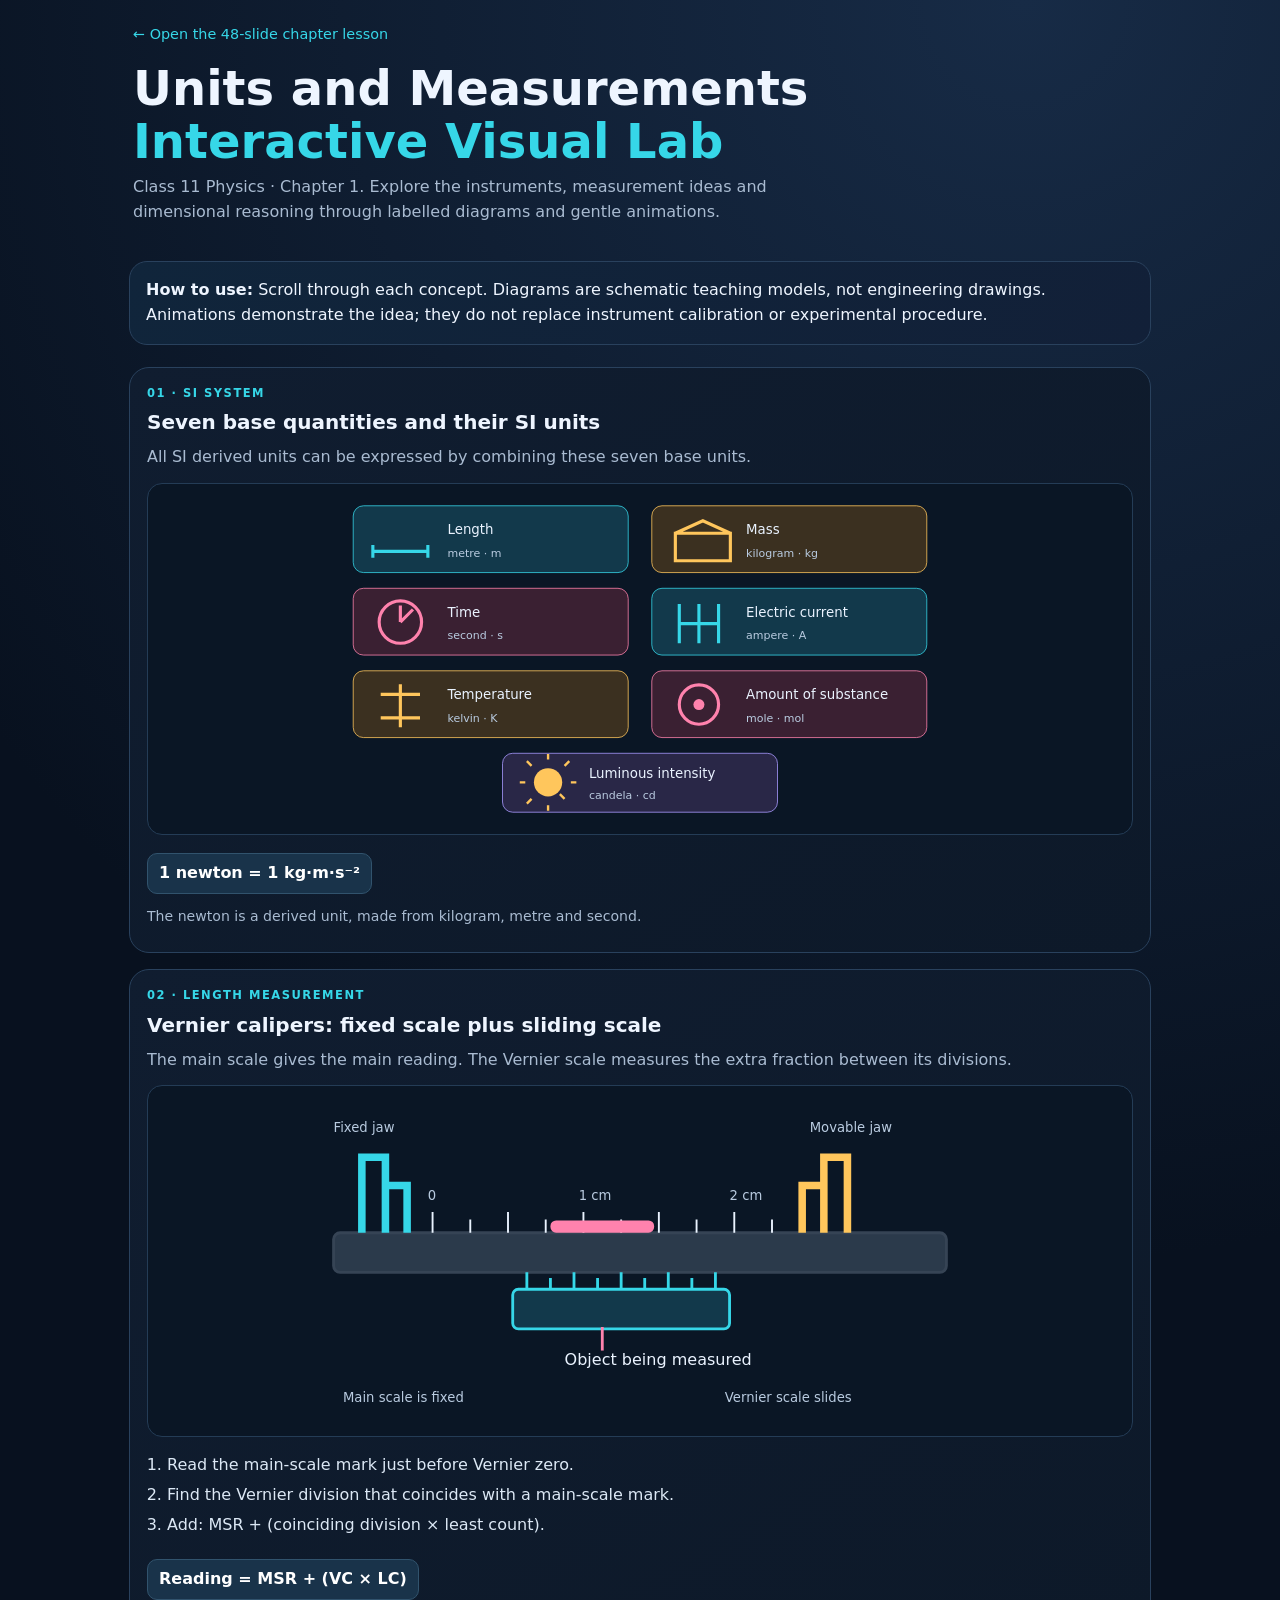
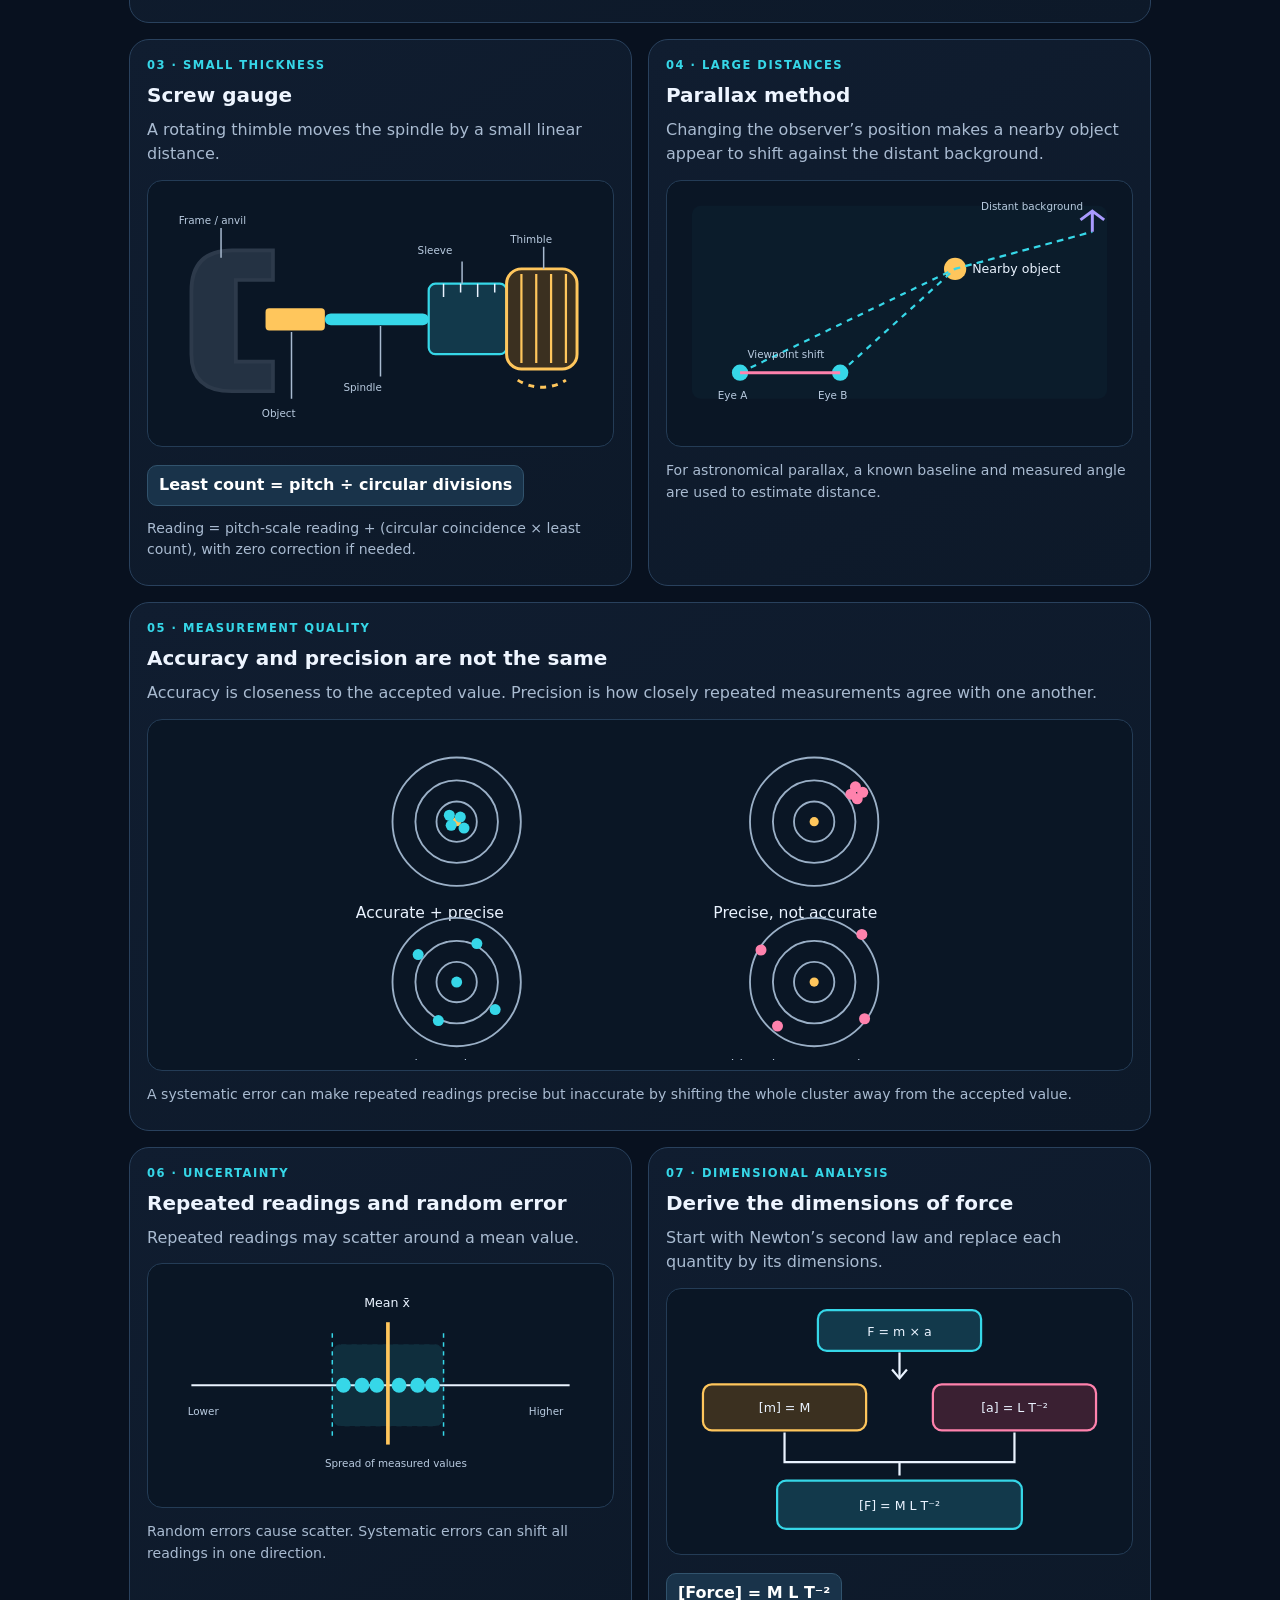
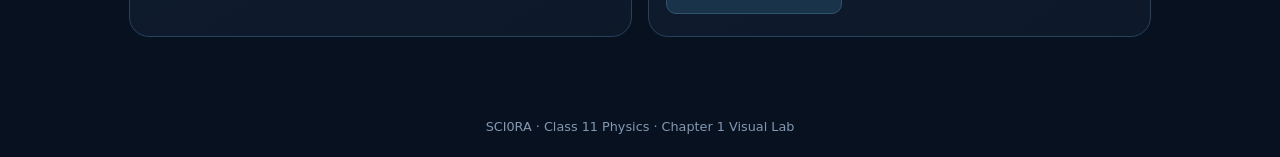
==== SCI0RA_Physics_Chapter_1_Visual_Lab.html @ 561b200a "Add files via upload" ====
<!DOCTYPE html>
<html lang="en">
<head>
<meta charset="UTF-8">
<meta name="viewport" content="width=device-width, initial-scale=1">
<meta name="theme-color" content="#08111f">
<title>SCI0RA | Physics Chapter 1 Visual Lab</title>
<style>
:root{--bg:#08111f;--panel:#101d30;--panel2:#14243a;--ink:#eef5ff;--muted:#a9bbd1;--cyan:#36d7e8;--gold:#ffc65c;--pink:#ff82ad;--violet:#a99aff;--line:#29415d}
*{box-sizing:border-box}body{margin:0;background:radial-gradient(circle at 80% 0%,#172b46 0,transparent 36%),var(--bg);color:var(--ink);font-family:Inter,system-ui,Arial,sans-serif;line-height:1.55}
header{padding:22px 18px 16px;max-width:1050px;margin:auto}header a{color:var(--cyan);text-decoration:none;font-size:.9rem}h1{font-size:clamp(1.8rem,5vw,3rem);line-height:1.1;margin:15px 0 8px}header p{color:var(--muted);margin:0;max-width:720px}
main{max-width:1050px;margin:auto;padding:8px 14px 60px}.intro{border:1px solid var(--line);background:linear-gradient(120deg,#10253b,#122038);padding:16px;border-radius:18px;margin:12px 0 22px}
.grid{display:grid;grid-template-columns:1fr 1fr;gap:16px}.card{background:linear-gradient(150deg,var(--panel),#0d1929);border:1px solid var(--line);border-radius:20px;padding:17px;min-width:0;overflow:hidden}.card.wide{grid-column:1/-1}.eyebrow{color:var(--cyan);font-size:.72rem;font-weight:800;letter-spacing:.13em;text-transform:uppercase}.card h2{font-size:1.25rem;margin:5px 0 6px}.card p{color:var(--muted);margin:7px 0}.diagram{background:#0a1625;border:1px solid #243c56;border-radius:15px;padding:10px;margin:13px 0}.diagram svg{display:block;width:100%;height:auto;max-height:330px}.diagram text{font-family:inherit}.formula{display:inline-block;background:#19334a;border:1px solid #31536d;padding:7px 11px;border-radius:10px;color:#fff;font-weight:700;margin:5px 0}.note{font-size:.88rem;color:var(--muted)}.steps{padding-left:20px;color:#dce8f5}.steps li{margin:5px 0}.controls{display:flex;gap:8px;flex-wrap:wrap;margin-top:10px}.controls button{background:#19334a;color:var(--ink);border:1px solid #42627e;padding:9px 13px;border-radius:10px;font-weight:700}.controls button:active{transform:scale(.98)}
svg .label{font-size:17px;fill:#eaf3ff}svg .small{font-size:14px;fill:#b9cbe0}svg .cyan{stroke:var(--cyan);fill:none}svg .gold{stroke:var(--gold);fill:none}svg .pink{stroke:var(--pink);fill:none}svg .violet{stroke:var(--violet);fill:none}
@keyframes slide{0%,15%{transform:translateX(0)}85%,100%{transform:translateX(105px)}}@keyframes swing{0%,100%{transform:rotate(-14deg)}50%{transform:rotate(14deg)}}@keyframes dash{to{stroke-dashoffset:-32}}@keyframes pulse{50%{opacity:.35;transform:scale(1.2)}}
.sliding{animation:slide 3s ease-in-out infinite alternate}.swinging{transform-origin:380px 55px;animation:swing 2.5s ease-in-out infinite}.moving-dash{stroke-dasharray:8 8;animation:dash 2s linear infinite}.pulsing{transform-box:fill-box;transform-origin:center;animation:pulse 2s ease-in-out infinite}
footer{text-align:center;color:#8298b2;padding:20px;font-size:.8rem}
@media(max-width:700px){.grid{grid-template-columns:1fr}.card.wide{grid-column:auto}.card{padding:14px}.diagram{padding:7px}.diagram svg{max-height:270px}}
@media(prefers-reduced-motion:reduce){*,*::before,*::after{animation:none!important;scroll-behavior:auto!important}}
</style>
</head>
<body>
<header>
<a href="Class_11_Physics_Ch1_Teaching_Deck.html">← Open the 48-slide chapter lesson</a>
<h1>Units and Measurements<br><span style="color:var(--cyan)">Interactive Visual Lab</span></h1>
<p>Class 11 Physics · Chapter 1. Explore the instruments, measurement ideas and dimensional reasoning through labelled diagrams and gentle animations.</p>
</header>
<main>
<div class="intro"><strong>How to use:</strong> Scroll through each concept. Diagrams are schematic teaching models, not engineering drawings. Animations demonstrate the idea; they do not replace instrument calibration or experimental procedure.</div>
<div class="grid">
<section class="card wide">
<div class="eyebrow">01 · SI system</div><h2>Seven base quantities and their SI units</h2>
<p>All SI derived units can be expressed by combining these seven base units.</p>
<div class="diagram"><svg viewBox="0 0 760 420" role="img" aria-label="Seven SI base quantities and units">
<g font-size="20">
<g transform="translate(15 15)"><rect width="350" height="85" rx="13" fill="#12394b" stroke="#36d7e8"/><path d="M25 58H95M25 50v16M95 50v16" stroke="#36d7e8" stroke-width="4"/><text x="120" y="36" class="label">Length</text><text x="120" y="65" class="small">metre · m</text></g>
<g transform="translate(395 15)"><rect width="350" height="85" rx="13" fill="#3b3020" stroke="#ffc65c"/><path d="M30 35h70v35H30zM30 35l35-16 35 16" stroke="#ffc65c" stroke-width="4" fill="none"/><text x="120" y="36" class="label">Mass</text><text x="120" y="65" class="small">kilogram · kg</text></g>
<g transform="translate(15 120)"><rect width="350" height="85" rx="13" fill="#3a2032" stroke="#ff82ad"/><circle cx="60" cy="43" r="27" fill="none" stroke="#ff82ad" stroke-width="4"/><path d="M60 43l16-16M60 43V22" stroke="#ff82ad" stroke-width="4"/><text x="120" y="36" class="label">Time</text><text x="120" y="65" class="small">second · s</text></g>
<g transform="translate(395 120)"><rect width="350" height="85" rx="13" fill="#12394b" stroke="#36d7e8"/><path d="M35 20v50M60 20v50M85 20v50M35 45h50" stroke="#36d7e8" stroke-width="4"/><text x="120" y="36" class="label">Electric current</text><text x="120" y="65" class="small">ampere · A</text></g>
<g transform="translate(15 225)"><rect width="350" height="85" rx="13" fill="#3b3020" stroke="#ffc65c"/><path d="M60 17v55M35 30h50M35 60h50" stroke="#ffc65c" stroke-width="4"/><text x="120" y="36" class="label">Temperature</text><text x="120" y="65" class="small">kelvin · K</text></g>
<g transform="translate(395 225)"><rect width="350" height="85" rx="13" fill="#3a2032" stroke="#ff82ad"/><circle cx="60" cy="43" r="25" fill="none" stroke="#ff82ad" stroke-width="4"/><circle cx="60" cy="43" r="7" fill="#ff82ad"/><text x="120" y="36" class="label">Amount of substance</text><text x="120" y="65" class="small">mole · mol</text></g>
<g transform="translate(205 330)"><rect width="350" height="75" rx="13" fill="#292747" stroke="#a99aff"/><circle cx="58" cy="37" r="18" fill="#ffc65c"/><path d="M58 8v-7M58 73v-7M29 37h-7M94 37h-7M37 16l-6-6M79 58l-6-6M79 16l6-6M37 58l-6 6" stroke="#ffc65c" stroke-width="3"/><text x="110" y="32" class="label">Luminous intensity</text><text x="110" y="58" class="small">candela · cd</text></g>
</g></svg></div>
<div class="formula">1 newton = 1 kg·m·s⁻²</div><p class="note">The newton is a derived unit, made from kilogram, metre and second.</p>
</section>

<section class="card wide">
<div class="eyebrow">02 · Length measurement</div><h2>Vernier calipers: fixed scale plus sliding scale</h2>
<p>The main scale gives the main reading. The Vernier scale measures the extra fraction between its divisions.</p>
<div class="diagram"><svg viewBox="0 0 760 350" role="img" aria-label="Vernier caliper with main scale and sliding Vernier scale">
<rect x="55" y="145" width="650" height="42" rx="7" fill="#8296ad" opacity=".28" stroke="#a9bbd1" stroke-width="3"/>
<path d="M85 145V65h25v80M110 145V95h23v50" stroke="#36d7e8" stroke-width="8" fill="none"/>
<path d="M600 145V65h-25v80M575 145V95h-23v50" stroke="#ffc65c" stroke-width="8" fill="none"/>
<g stroke="#eaf3ff" stroke-width="2"><path d="M160 145v-22M200 145v-14M240 145v-22M280 145v-14M320 145v-22M360 145v-14M400 145v-22M440 145v-14M480 145v-22M520 145v-14"/></g>
<g class="small"><text x="155" y="110">0</text><text x="315" y="110">1 cm</text><text x="475" y="110">2 cm</text><text x="55" y="38">Fixed jaw</text><text x="560" y="38">Movable jaw</text></g>
<g class="sliding"><rect x="245" y="205" width="230" height="42" rx="6" fill="#12394b" stroke="#36d7e8" stroke-width="3"/><path d="M260 205v-18M285 205v-12M310 205v-18M335 205v-12M360 205v-18M385 205v-12M410 205v-18M435 205v-12M460 205v-18" stroke="#36d7e8" stroke-width="3"/></g>
<rect x="285" y="132" width="110" height="13" rx="6" fill="#ff82ad"/><text x="300" y="285" class="label">Object being measured</text><path d="M340 270v-25" stroke="#ff82ad" stroke-width="3"/>
<text x="65" y="325" class="small">Main scale is fixed</text><text x="470" y="325" class="small">Vernier scale slides</text>
</svg></div>
<ol class="steps"><li>Read the main-scale mark just before Vernier zero.</li><li>Find the Vernier division that coincides with a main-scale mark.</li><li>Add: MSR + (coinciding division × least count).</li></ol>
<div class="formula">Reading = MSR + (VC × LC)</div>
</section>

<section class="card">
<div class="eyebrow">03 · Small thickness</div><h2>Screw gauge</h2>
<p>A rotating thimble moves the spindle by a small linear distance.</p>
<div class="diagram"><svg viewBox="0 0 600 330" role="img" aria-label="Screw gauge parts">
<path d="M100 80Q45 80 45 135V220Q45 270 100 270H155V230H105V120H155V80Z" fill="#8296ad" opacity=".22" stroke="#a9bbd1" stroke-width="5"/>
<rect x="145" y="158" width="80" height="30" rx="5" fill="#ffc65c"/><rect x="225" y="165" width="140" height="16" rx="8" fill="#36d7e8"/>
<rect x="365" y="125" width="105" height="95" rx="9" fill="#12394b" stroke="#36d7e8" stroke-width="3"/>
<path d="M385 125v18M408 125v12M431 125v18M454 125v12" stroke="#eaf3ff" stroke-width="2"/>
<rect x="470" y="105" width="95" height="135" rx="20" fill="#3b3020" stroke="#ffc65c" stroke-width="4"/>
<path d="M490 112v120M510 112v120M530 112v120M550 112v120" stroke="#ffc65c" stroke-width="3"/>
<g class="small"><text x="28" y="45">Frame / anvil</text><text x="140" y="305">Object</text><text x="250" y="270">Spindle</text><text x="350" y="85">Sleeve</text><text x="475" y="70">Thimble</text></g>
<path d="M85 50L85 90M180 280L180 190M300 250L300 182M410 95L410 125M520 75L520 105" stroke="#a9bbd1" stroke-width="2"/>
<path d="M485 255A60 60 0 0 0 550 255" stroke="#ffc65c" stroke-width="4" stroke-dasharray="7 7" fill="none" class="moving-dash"/>
</svg></div>
<div class="formula">Least count = pitch ÷ circular divisions</div><p class="note">Reading = pitch-scale reading + (circular coincidence × least count), with zero correction if needed.</p>
</section>

<section class="card">
<div class="eyebrow">04 · Large distances</div><h2>Parallax method</h2>
<p>Changing the observer’s position makes a nearby object appear to shift against the distant background.</p>
<div class="diagram"><svg viewBox="0 0 600 330" role="img" aria-label="Parallax with two eye positions and viewing rays">
<rect x="20" y="20" width="560" height="260" rx="12" fill="#12394b" opacity=".18"/>
<circle cx="85" cy="245" r="11" fill="#36d7e8"/><circle cx="220" cy="245" r="11" fill="#36d7e8"/>
<text x="55" y="280" class="small">Eye A</text><text x="190" y="280" class="small">Eye B</text>
<circle cx="375" cy="105" r="15" fill="#ffc65c" class="pulsing"/><text x="398" y="110" class="label">Nearby object</text>
<path d="M85 245L375 105L560 55M220 245L375 105L560 55" stroke="#36d7e8" stroke-width="3" stroke-dasharray="8 8" fill="none" class="moving-dash"/>
<path d="M85 245H220" stroke="#ff82ad" stroke-width="4"/><text x="95" y="225" class="small">Viewpoint shift</text>
<path d="M560 55v-28m-16 12l16-12 16 12" stroke="#a99aff" stroke-width="4" fill="none"/><text x="410" y="25" class="small">Distant background</text>
</svg></div>
<p class="note">For astronomical parallax, a known baseline and measured angle are used to estimate distance.</p>
</section>

<section class="card wide">
<div class="eyebrow">05 · Measurement quality</div><h2>Accuracy and precision are not the same</h2>
<p>Accuracy is closeness to the accepted value. Precision is how closely repeated measurements agree with one another.</p>
<div class="diagram"><svg viewBox="0 0 760 360" role="img" aria-label="Four targets comparing accuracy and precision">
<defs><g id="tgt"><circle r="70" fill="none" stroke="#9bb0c7" stroke-width="2"/><circle r="45" fill="none" stroke="#9bb0c7" stroke-width="2"/><circle r="22" fill="none" stroke="#9bb0c7" stroke-width="2"/><circle r="5" fill="#ffc65c"/></g></defs>
<g transform="translate(180 100)"><use href="#tgt"/><g fill="#36d7e8"><circle cx="4" cy="-5" r="6"/><circle cx="-6" cy="4" r="6"/><circle cx="8" cy="7" r="6"/><circle cx="-8" cy="-7" r="6"/></g><text x="-110" y="105" class="label">Accurate + precise</text></g>
<g transform="translate(570 100)"><use href="#tgt"/><g fill="#ff82ad"><circle cx="40" cy="-30" r="6"/><circle cx="47" cy="-25" r="6"/><circle cx="45" cy="-38" r="6"/><circle cx="53" cy="-32" r="6"/></g><text x="-110" y="105" class="label">Precise, not accurate</text></g>
<g transform="translate(180 275)"><use href="#tgt"/><g fill="#36d7e8"><circle cx="-42" cy="-30" r="6"/><circle cx="42" cy="30" r="6"/><circle cx="-20" cy="42" r="6"/><circle cx="22" cy="-42" r="6"/><circle cx="0" cy="0" r="6"/></g><text x="-110" y="95" class="small">Scattered around centre</text></g>
<g transform="translate(570 275)"><use href="#tgt"/><g fill="#ff82ad"><circle cx="-58" cy="-35" r="6"/><circle cx="55" cy="40" r="6"/><circle cx="-40" cy="48" r="6"/><circle cx="52" cy="-52" r="6"/></g><text x="-110" y="95" class="small">Neither close nor consistent</text></g>
</svg></div>
<p class="note">A systematic error can make repeated readings precise but inaccurate by shifting the whole cluster away from the accepted value.</p>
</section>

<section class="card">
<div class="eyebrow">06 · Uncertainty</div><h2>Repeated readings and random error</h2>
<p>Repeated readings may scatter around a mean value.</p>
<div class="diagram"><svg viewBox="0 0 600 300" role="img" aria-label="Repeated readings spread around the mean">
<path d="M45 150H555" stroke="#eaf3ff" stroke-width="3"/><rect x="235" y="95" width="150" height="110" rx="12" fill="#36d7e8" opacity=".12" stroke="#36d7e8" stroke-dasharray="7 7"/>
<path d="M310 65V230" stroke="#ffc65c" stroke-width="5"/><text x="278" y="45" class="label">Mean x̄</text>
<g fill="#36d7e8"><circle cx="250" cy="150" r="10"/><circle cx="275" cy="150" r="10"/><circle cx="295" cy="150" r="10"/><circle cx="325" cy="150" r="10"/><circle cx="350" cy="150" r="10"/><circle cx="370" cy="150" r="10"/></g>
<path d="M235 80V220M385 80V220" stroke="#36d7e8" stroke-width="2" stroke-dasharray="6 6"/>
<text x="40" y="190" class="small">Lower</text><text x="500" y="190" class="small">Higher</text><text x="225" y="260" class="small">Spread of measured values</text>
</svg></div>
<p class="note">Random errors cause scatter. Systematic errors can shift all readings in one direction.</p>
</section>

<section class="card">
<div class="eyebrow">07 · Dimensional analysis</div><h2>Derive the dimensions of force</h2>
<p>Start with Newton’s second law and replace each quantity by its dimensions.</p>
<div class="diagram"><svg viewBox="0 0 600 330" role="img" aria-label="Flow diagram deriving dimensions of force">
<g text-anchor="middle"><rect x="190" y="15" width="220" height="55" rx="12" fill="#12394b" stroke="#36d7e8" stroke-width="3"/><text x="300" y="50" class="label">F = m × a</text>
<path d="M300 72V105" stroke="#eaf3ff" stroke-width="3"/><path d="M290 95l10 12 10-12" stroke="#eaf3ff" stroke-width="3" fill="none"/>
<rect x="35" y="115" width="220" height="62" rx="12" fill="#3b3020" stroke="#ffc65c" stroke-width="3"/><text x="145" y="153" class="label">[m] = M</text>
<rect x="345" y="115" width="220" height="62" rx="12" fill="#3a2032" stroke="#ff82ad" stroke-width="3"/><text x="455" y="153" class="label">[a] = L T⁻²</text>
<path d="M145 180V220H300M455 180V220H300V238" stroke="#eaf3ff" stroke-width="3" fill="none"/>
<rect x="135" y="245" width="330" height="65" rx="12" fill="#12394b" stroke="#36d7e8" stroke-width="3"/><text x="300" y="285" class="label">[F] = M L T⁻²</text></g>
</svg></div>
<div class="formula">[Force] = M L T⁻²</div>
</section>
</div>
</main>
<footer>SCI0RA · Class 11 Physics · Chapter 1 Visual Lab</footer>
</body>
</html>
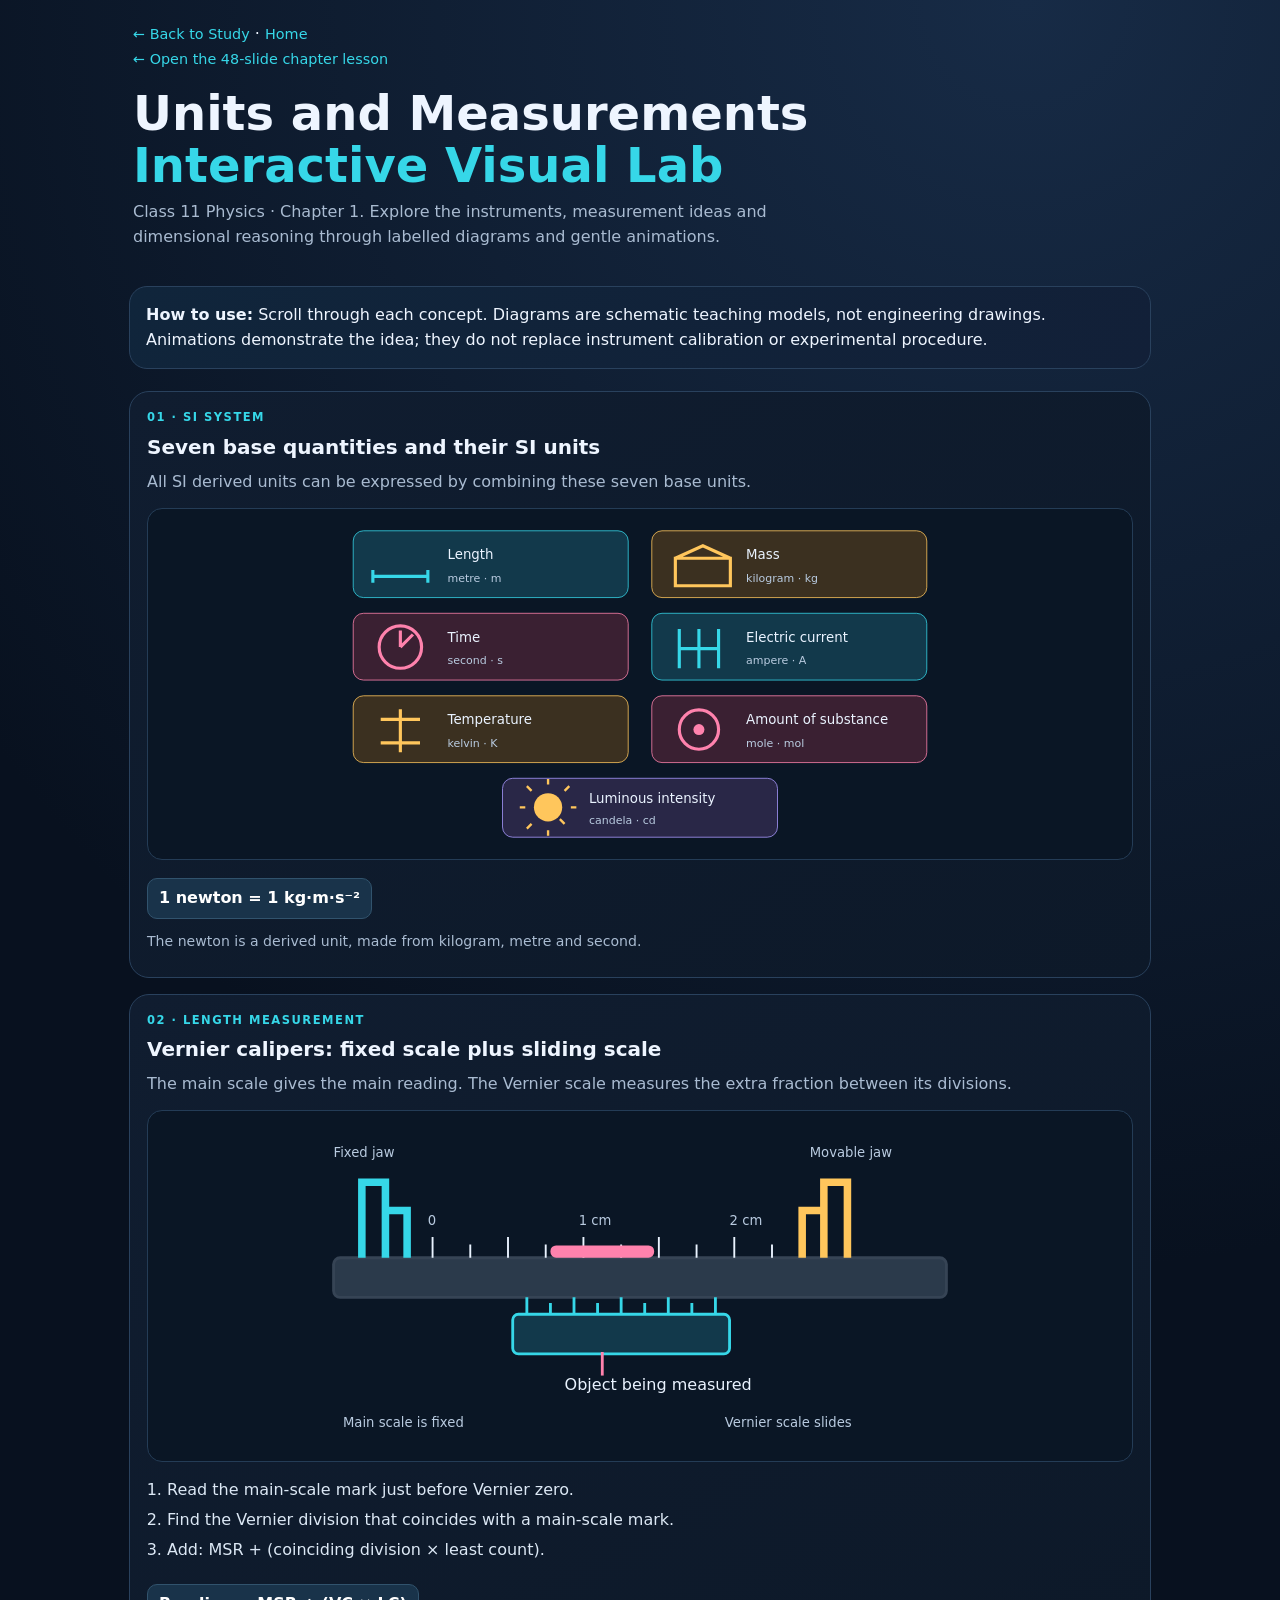
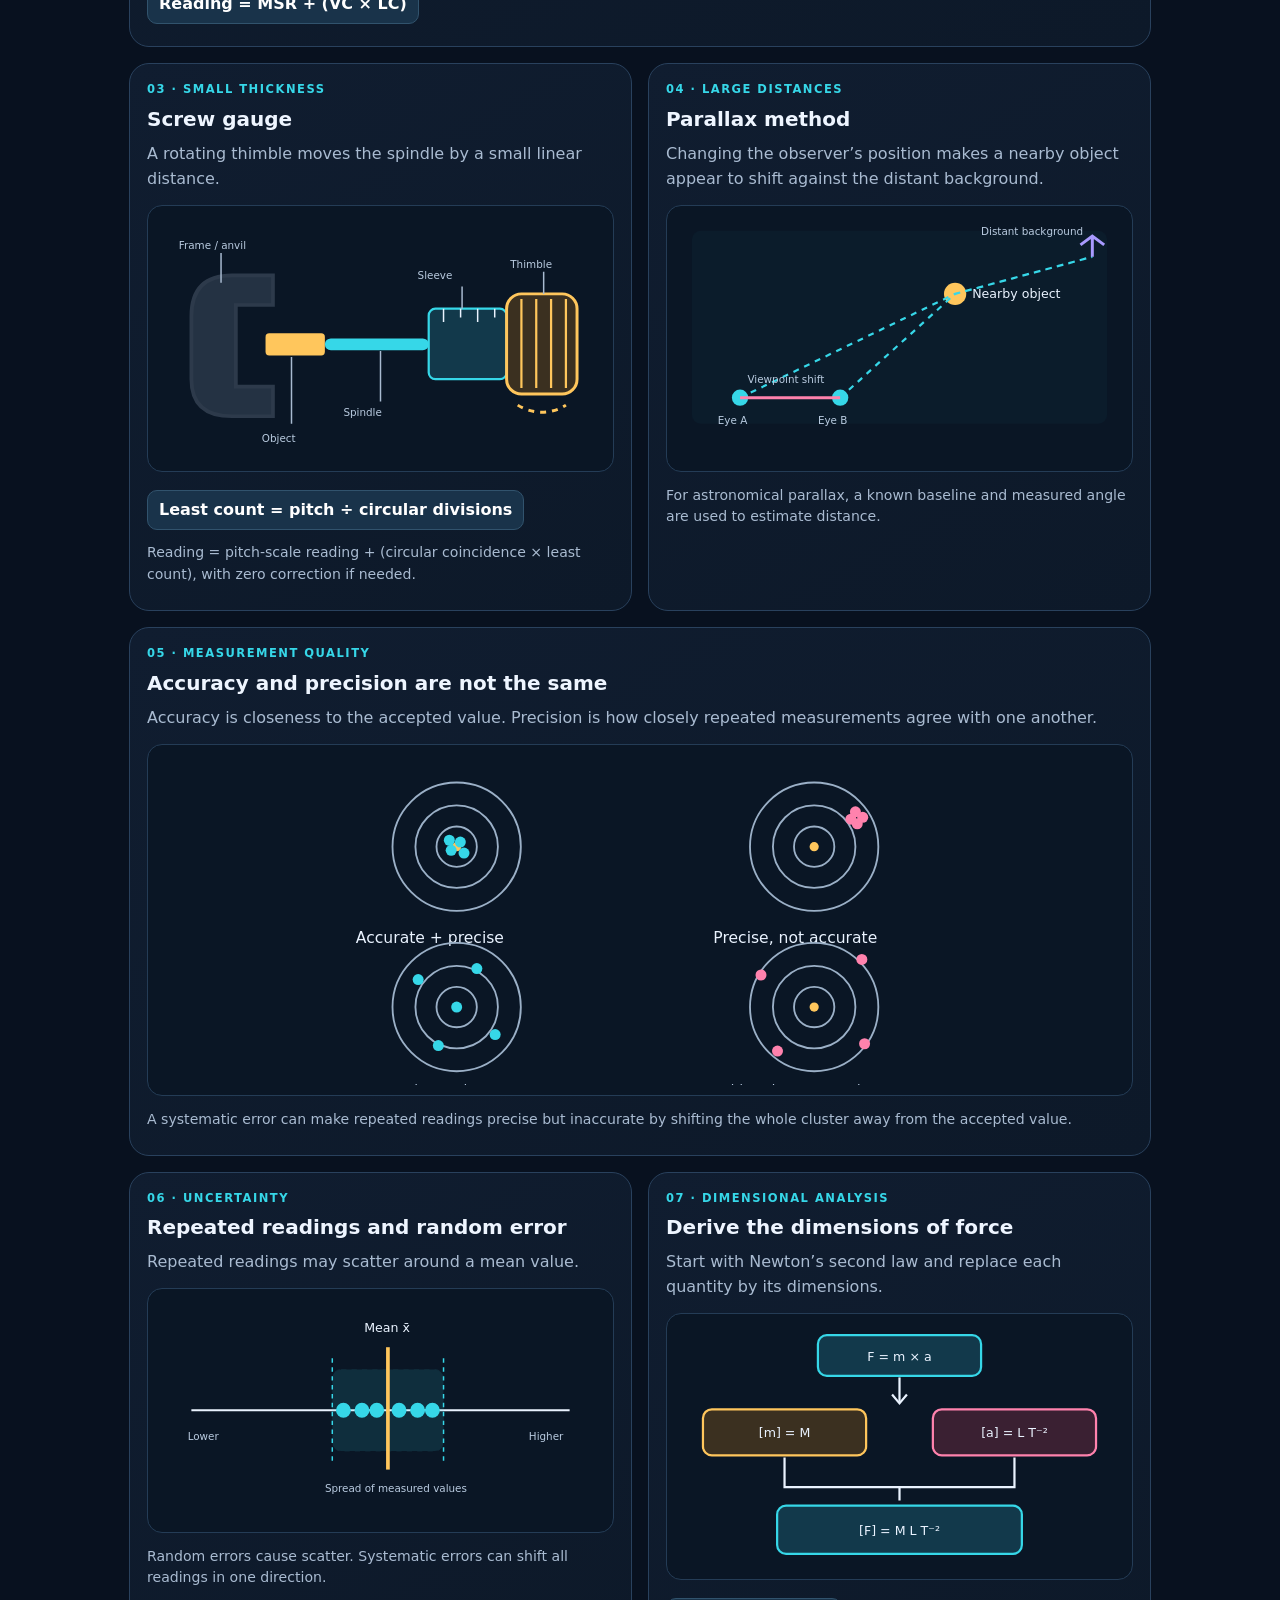
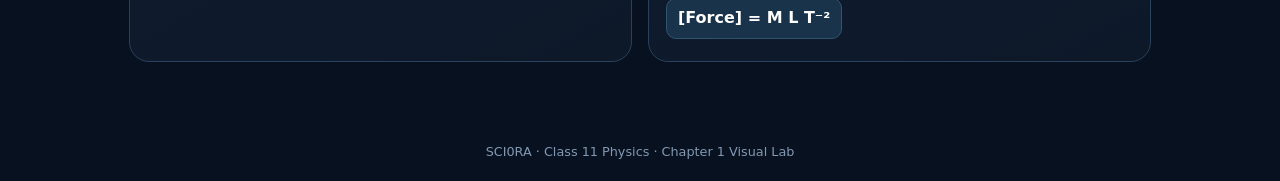
==== commit 8793da1c: "Add files via upload" ====
--- a/SCI0RA_Physics_Chapter_1_Visual_Lab.html
+++ b/SCI0RA_Physics_Chapter_1_Visual_Lab.html
@@ -21,6 +21,7 @@
 </head>
 <body>
 <header>
+<a href="study.html">← Back to Study</a> · <a href="index.html">Home</a><br>
 <a href="Class_11_Physics_Ch1_Teaching_Deck.html">← Open the 48-slide chapter lesson</a>
 <h1>Units and Measurements<br><span style="color:var(--cyan)">Interactive Visual Lab</span></h1>
 <p>Class 11 Physics · Chapter 1. Explore the instruments, measurement ideas and dimensional reasoning through labelled diagrams and gentle animations.</p>
